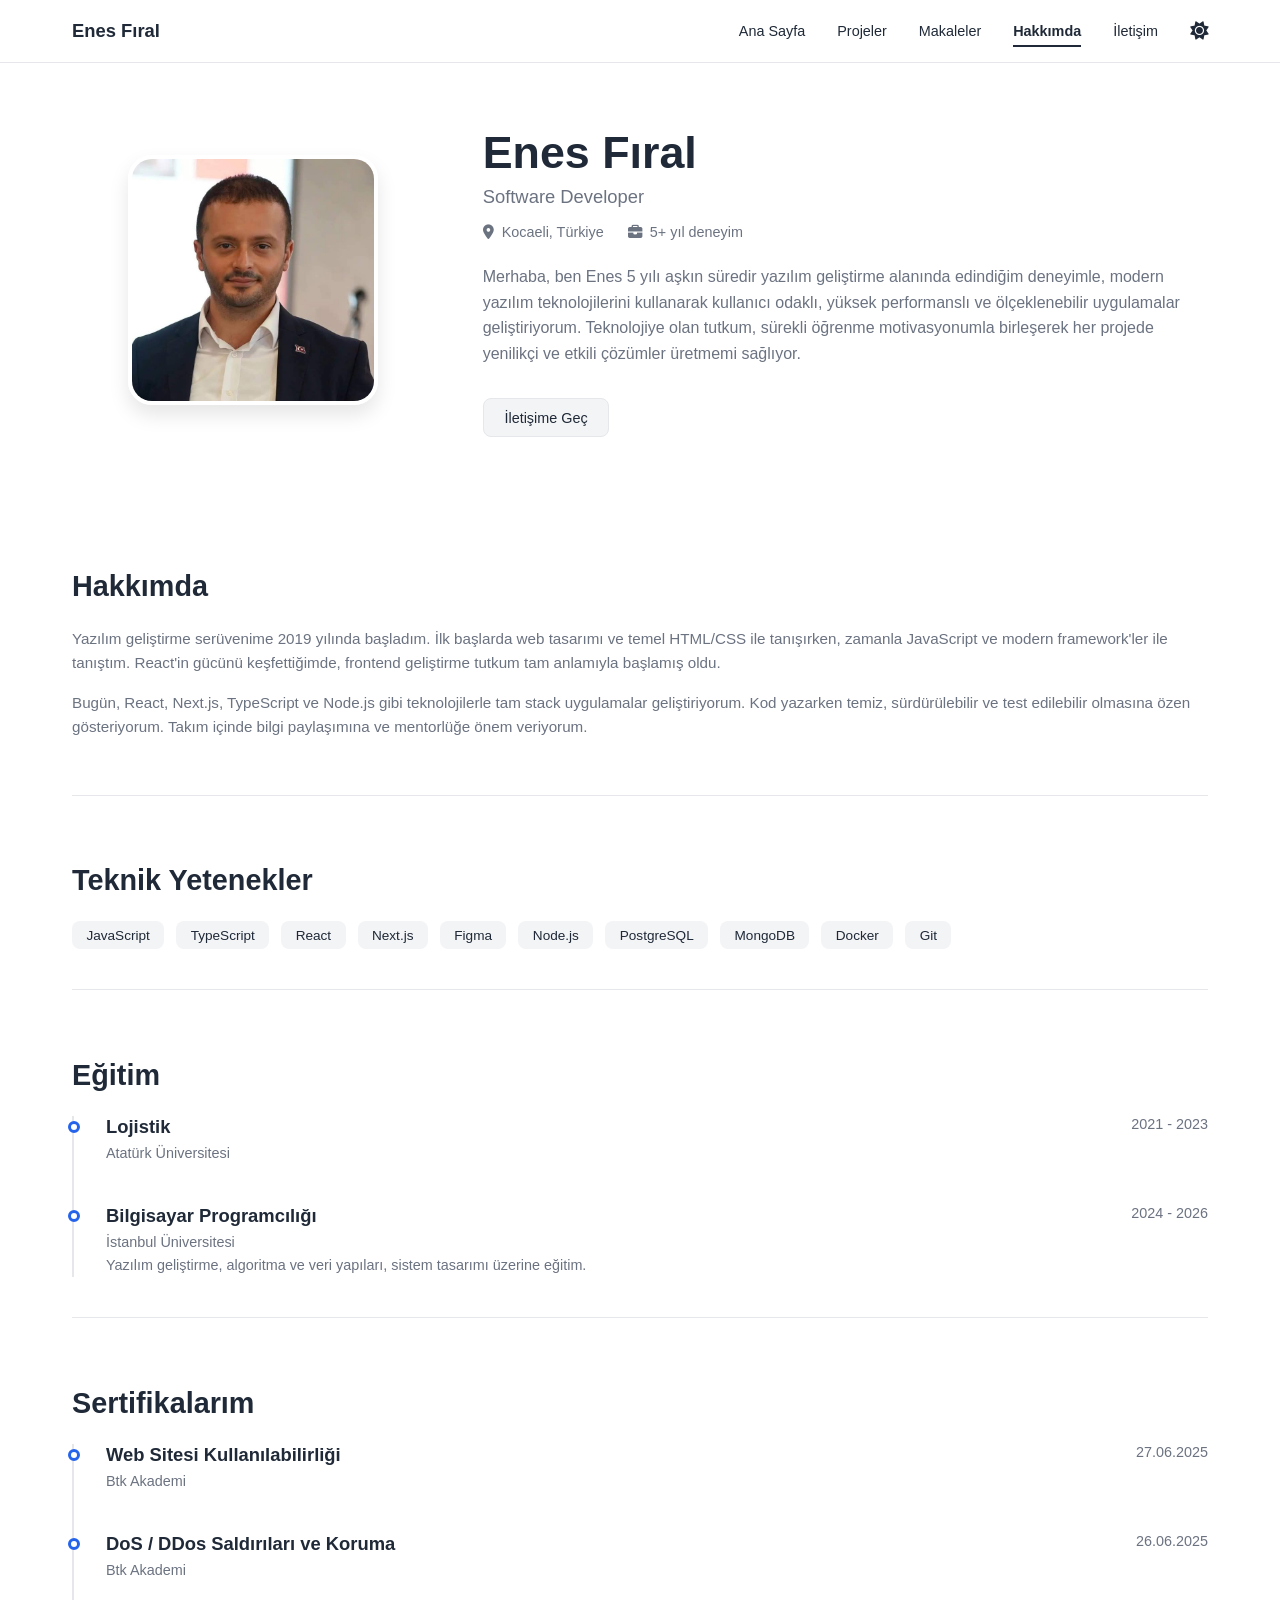
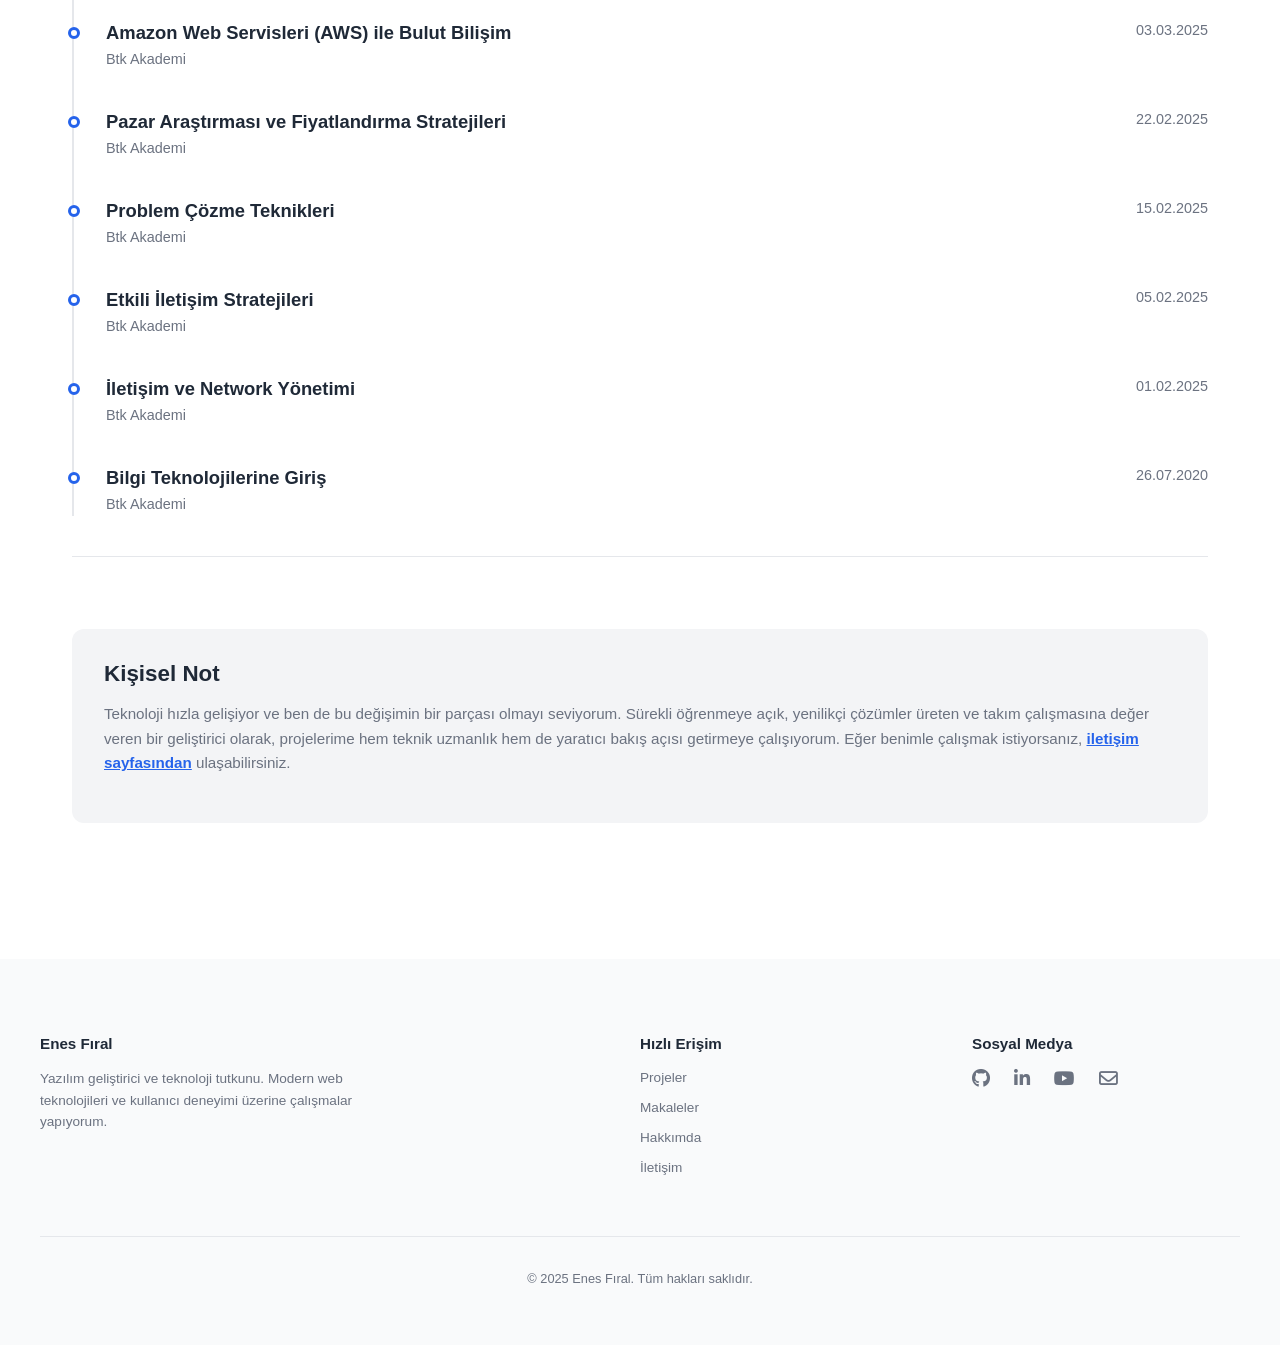
==== hakkimda.html @ 0aff296c "Yeni özellik eklendi: Özellik açıklaması" ====
<!doctype html>
<html lang="tr">
  <head>
    <meta charset="UTF-8" />
    <meta name="viewport" content="width=device-width, initial-scale=1.0" />
    <title>Hakkımda - Enes Fıral</title>
    <link rel="stylesheet" href="index.css" />
    <link
      rel="stylesheet"
      href="https://cdnjs.cloudflare.com/ajax/libs/font-awesome/6.5.1/css/all.min.css"
      integrity="sha512-DTOQO9RWCH3ppGqcWaEA1BIZOC6xxalwEsw9c2QQeAIftl+Vegovlnee1c9QX4TctnWMn13TZye+giMm8e2LwA=="
      crossorigin="anonymous"
      referrerpolicy="no-referrer"
    />
  </head>
  <body>
    <header class="app-header">
      <div class="container header-content">
        <a href="index.html" class="logo">Enes Fıral</a>
        <div class="header-right">
            <nav class="main-nav">
              <ul>
                <li><a href="index.html">Ana Sayfa</a></li>
                <li><a href="projeler.html">Projeler</a></li>
                <li><a href="makaleler.html">Makaleler</a></li>
                <li><a href="hakkimda.html" class="active">Hakkımda</a></li>
                <li><a href="iletisim.html">İletişim</a></li>
              </ul>
            </nav>
            <button class="theme-toggle" aria-label="Toggle theme">
              <i class="fa-solid fa-sun"></i>
              <i class="fa-solid fa-moon"></i>
            </button>
            <button class="hamburger-menu" aria-label="Toggle menu">
                <i class="fa-solid fa-bars"></i>
            </button>
        </div>
      </div>
    </header>

    <div class="container">
      <main>
        <section class="page-content" style="padding-top: 4rem;">
            <div class="about-intro">
                <div class="profile-picture-wrapper">
                    <img src="enes.png" alt="Enes Fıral" class="profile-picture">
                </div>
                <div class="about-intro-text">
                    <h1>Enes Fıral</h1>
                    <h2>Software Developer</h2>
                    <div class="intro-meta">
                        <span><i class="fa-solid fa-location-dot"></i> Kocaeli, Türkiye</span>
                        <span><i class="fa-solid fa-briefcase"></i> 5+ yıl deneyim</span>
                    </div>
                    <p>Merhaba, ben Enes 5 yılı aşkın süredir yazılım geliştirme alanında 
                      edindiğim deneyimle, modern yazılım teknolojilerini kullanarak kullanıcı odaklı,
                       yüksek performanslı ve ölçeklenebilir uygulamalar geliştiriyorum.
                       Teknolojiye olan tutkum, sürekli öğrenme motivasyonumla birleşerek
                        her projede yenilikçi ve etkili çözümler üretmemi sağlıyor.</p>
                    <div class="intro-buttons">
                        <!-- <a href="#" class="btn btn-primary"><i class="fa-solid fa-download"></i> CV İndir</a> -->
                        <a href="iletisim.html" class="btn btn-secondary">İletişime Geç</a>
                    </div>
                </div>
            </div>

            <section class="about-section">
                <h3 class="section-title">Hakkımda</h3>
                <p>Yazılım geliştirme serüvenime 2019 yılında başladım. İlk başlarda web tasarımı ve temel HTML/CSS ile tanışırken, zamanla JavaScript ve modern framework'ler ile tanıştım. React'in gücünü keşfettiğimde, frontend geliştirme tutkum tam anlamıyla başlamış oldu.</p>
                <p>Bugün, React, Next.js, TypeScript ve Node.js gibi teknolojilerle tam stack uygulamalar geliştiriyorum. Kod yazarken temiz, sürdürülebilir ve test edilebilir olmasına özen gösteriyorum. Takım içinde bilgi paylaşımına ve mentorlüğe önem veriyorum.</p>
            </section>

            <section class="about-section">
                <h3 class="section-title">Teknik Yetenekler</h3>
                <div class="skills-list">
                    <span class="skill-tag">JavaScript</span>
                    <span class="skill-tag">TypeScript</span>
                    <span class="skill-tag">React</span>
                    <span class="skill-tag">Next.js</span>
                    <span class="skill-tag">Figma</span>
                    <span class="skill-tag">Node.js</span>
                    <span class="skill-tag">PostgreSQL</span>
                    <span class="skill-tag">MongoDB</span>
                    <span class="skill-tag">Docker</span>
                    <span class="skill-tag">Git</span>
                </div>
            </section>

            <!-- <section class="about-section">
                <h3 class="section-title">Deneyim</h3>
                <div class="timeline">
                    <div class="timeline-item">
                        <div class="timeline-content">
                            <h4>Senior Frontend Developer</h4>
                            <p class="timeline-company">Tech Startup Co.</p>
                            <p>React ve Next.js ile modern web uygulamaları geliştirme, takım liderliği ve mentörlük.</p>
                        </div>
                        <div class="timeline-date">2023 - Halen</div>
                    </div>
                    <div class="timeline-item">
                        <div class="timeline-content">
                            <h4>Full Stack Developer</h4>
                            <p class="timeline-company">Digital Agency Ltd.</p>
                            <p>Full-stack web uygulamaları geliştirme, API tasarımı ve veritabanı yönetimi.</p>
                        </div>
                        <div class="timeline-date">2021 - 2023</div>
                    </div>
                    <div class="timeline-item">
                        <div class="timeline-content">
                            <h4>Web Developer</h4>
                            <p class="timeline-company">Freelance</p>
                            <p>Çeşitli müşteriler için web siteleri ve e-ticaret uygulamaları geliştirme.</p>
                        </div>
                        <div class="timeline-date">2019 - 2021</div>
                    </div>
                </div>
            </section> -->

            <section class="about-section">
                <h3 class="section-title">Eğitim</h3>
                <div class="timeline">
                     <div class="timeline-item">
                        <div class="timeline-content">
                            <h4>Lojistik </h4>
                            <p class="timeline-company">Atatürk Üniversitesi</p>
                            
                        </div>
                        <div class="timeline-date">2021 - 2023</div>
                    </div>

                    <div class="timeline-item">
                        <div class="timeline-content">
                            <h4>Bilgisayar Programcılığı </h4>
                            <p class="timeline-company">İstanbul Üniversitesi</p>
                            <p>Yazılım geliştirme, algoritma ve veri yapıları, sistem tasarımı üzerine eğitim.</p>
                        </div>
                        <div class="timeline-date">2024 - 2026</div>
                    </div>

                    
                </div>
            </section>
            <section class="about-section">
                <h3 class="section-title">Sertifikalarım</h3>
                <div class="timeline">
                     <div class="timeline-item">
                        <div class="timeline-content">
                            <h4>Web Sitesi Kullanılabilirliği</h4>
                            <p class="timeline-company">Btk Akademi</p> 
                        </div>
                        <div class="timeline-date">27.06.2025</div>
                    </div>

                    <div class="timeline-item">
                        <div class="timeline-content">
                            <h4>DoS / DDos Saldırıları ve Koruma</h4>
                            <p class="timeline-company">Btk Akademi</p>
                        </div>
                        <div class="timeline-date">26.06.2025</div>
                    </div>

                     <div class="timeline-item">
                        <div class="timeline-content">
                            <h4>Amazon Web Servisleri (AWS) ile Bulut Bilişim</h4>
                            <p class="timeline-company">Btk Akademi</p>
                        </div>
                        <div class="timeline-date">03.03.2025</div>
                    </div>

                     <div class="timeline-item">
                        <div class="timeline-content">
                            <h4>Pazar Araştırması ve Fiyatlandırma Stratejileri</h4>
                            <p class="timeline-company">Btk Akademi</p>
                        </div>
                        <div class="timeline-date">22.02.2025</div>
                    </div>

                     <div class="timeline-item">
                        <div class="timeline-content">
                            <h4>Problem Çözme Teknikleri</h4>
                            <p class="timeline-company">Btk Akademi</p>
                        </div>
                        <div class="timeline-date">15.02.2025</div>
                    </div>

                    <div class="timeline-item">
                        <div class="timeline-content">
                            <h4>Etkili İletişim Stratejileri</h4>
                            <p class="timeline-company">Btk Akademi</p>
                        </div>
                        <div class="timeline-date">05.02.2025</div>
                    </div>

                    <div class="timeline-item">
                        <div class="timeline-content">
                            <h4>İletişim ve Network Yönetimi</h4>
                            <p class="timeline-company">Btk Akademi</p>
                        </div>
                        <div class="timeline-date">01.02.2025</div>
                    </div>

                    <div class="timeline-item">
                        <div class="timeline-content">
                            <h4>Bilgi Teknolojilerine Giriş</h4>
                            <p class="timeline-company">Btk Akademi</p>
                        </div>
                        <div class="timeline-date">26.07.2020</div>
                    </div>
                    
                </div>
            </section>

            <section class="about-section">
                <div class="personal-note">
                     <h3>Kişisel Not</h3>
                     <p>Teknoloji hızla gelişiyor ve ben de bu değişimin bir parçası olmayı seviyorum. Sürekli öğrenmeye açık, yenilikçi çözümler üreten ve takım çalışmasına değer veren bir geliştirici olarak, projelerime hem teknik uzmanlık hem de yaratıcı bakış açısı getirmeye çalışıyorum. Eğer benimle çalışmak istiyorsanız, <a href="iletisim.html">iletişim sayfasından</a> ulaşabilirsiniz.</p>
                </div>
            </section>
        </section>
      </main>
    </div>

    <footer class="app-footer">
      <div class="footer-columns">
        <div class="footer-column about">
          <h4>Enes Fıral</h4>
          <p>
            Yazılım geliştirici ve teknoloji tutkunu. Modern web
            teknolojileri ve kullanıcı deneyimi üzerine çalışmalar yapıyorum.
          </p>
        </div>
        <div class="footer-column links">
          <h4>Hızlı Erişim</h4>
          <ul>
            <li><a href="projeler.html">Projeler</a></li>
            <li><a href="makaleler.html">Makaleler</a></li>
            <li><a href="hakkimda.html">Hakkımda</a></li>
            <li><a href="iletisim.html">İletişim</a></li>
          </ul>
        </div>
        <div class="footer-column social">
          <h4>Sosyal Medya</h4>
          <div class="social-icons">
            <a href="#" aria-label="GitHub"><i class="fa-brands fa-github"></i></a>
            <a href="#" aria-label="LinkedIn"><i class="fa-brands fa-linkedin-in"></i></a>
            <a href="#" aria-label="YouTube"><i class="fa-brands fa-youtube"></i></a>
            <a href="#" aria-label="Email"><i class="fa-regular fa-envelope"></i></a>
          </div>
        </div>
      </div>
      <div class="footer-bottom">
        <p>© 2025 Enes Fıral. Tüm hakları saklıdır.</p>
      </div>
    </footer>

    <script type="module">
      const themeToggle = document.querySelector('.theme-toggle');
      const body = document.body;

      const setTheme = (theme) => {
        if (theme === 'dark') {
          body.classList.add('dark-mode');
        } else {
          body.classList.remove('dark-mode');
        }
        localStorage.setItem('theme', theme);
      };

      themeToggle.addEventListener('click', () => {
        const isDarkMode = body.classList.contains('dark-mode');
        setTheme(isDarkMode ? 'light' : 'dark');
      });

      // On page load, set the theme based on saved preference or system setting
      const savedTheme = localStorage.getItem('theme');
      const prefersDark = window.matchMedia && window.matchMedia('(prefers-color-scheme: dark)').matches;

      if (savedTheme) {
        setTheme(savedTheme);
      } else if (prefersDark) {
        setTheme('dark');
      } else {
        setTheme('light'); // default to light
      }

      // Sticky header on scroll
      const header = document.querySelector('.app-header');
      window.addEventListener('scroll', () => {
        if (window.scrollY > 10) {
          header.classList.add('scrolled');
        } else {
          header.classList.remove('scrolled');
        }
      });
      
      // Hamburger menu toggle
      const hamburger = document.querySelector('.hamburger-menu');
      hamburger.addEventListener('click', () => {
        body.classList.toggle('mobile-nav-open');
      });
    </script>
  </body>
</html>
---- index.css ----
/* --- Global Styles & Variables --- */
:root {
  --background-color: #ffffff;
  --text-color: #1f2937;
  --secondary-text-color: #6b7280;
  --primary-color: #2563eb;
  --highlight-color: #2563eb;
  --card-background: #ffffff;
  --card-border: #e5e7eb;
  --button-primary-bg: #1f2937;
  --button-primary-text: #ffffff;
  --button-secondary-bg: #f3f4f6;
  --button-secondary-text: #1f2937;
  --footer-bg: #f9fafb;
  --footer-text: #6b7280;
  --font-family: -apple-system, BlinkMacSystemFont, 'Segoe UI', Roboto,
    Helvetica, Arial, sans-serif, 'Apple Color Emoji', 'Segoe UI Emoji',
    'Segoe UI Symbol';
}

html {
  box-sizing: border-box;
}

*,
*::before,
*::after {
  box-sizing: inherit;
}

body {
  margin: 0;
  padding: 0;
  font-family: var(--font-family);
  background-color: var(--background-color);
  color: var(--text-color);
  -webkit-font-smoothing: antialiased;
  -moz-osx-font-smoothing: grayscale;
  transition: background-color 0.3s ease, color 0.3s ease;
  overflow-x: hidden;
}

.container {
  max-width: 1200px;
  margin: 0 auto;
  padding: 0 2rem;
}

h1, h2, h3, h4, h5, h6 {
  color: var(--text-color);
  font-weight: 600;
}

p {
  color: var(--secondary-text-color);
  line-height: 1.6;
  font-size: 0.95rem;
}

a {
  color: var(--text-color);
  text-decoration: none;
  transition: color 0.2s ease;
}

a:hover {
  color: var(--primary-color);
}


/* --- Header --- */
.app-header {
  position: sticky;
  top: 0;
  z-index: 1000;
  background-color: var(--background-color);
  border-bottom: 1px solid var(--card-border);
  transition: box-shadow 0.3s ease, background-color 0.3s ease, border-color 0.3s ease;
}

.header-content {
  display: flex;
  justify-content: space-between;
  align-items: center;
  padding-top: 1.25rem;
  padding-bottom: 1.25rem;
  transition: padding 0.3s ease;
}

.app-header.scrolled {
  box-shadow: 0 4px 6px -1px rgba(0, 0, 0, 0.05);
  border-bottom-color: transparent;
}

.app-header.scrolled .header-content {
  padding-top: 0.8rem;
  padding-bottom: 0.8rem;
}

body.dark-mode .app-header.scrolled {
  box-shadow: 0 4px 6px -1px rgba(0, 0, 0, 0.2);
}

.logo {
  font-weight: bold;
  font-size: 1.15rem;
}

.header-right {
    display: flex;
    align-items: center;
    gap: 2rem;
}

.main-nav ul {
  display: flex;
  list-style: none;
  margin: 0;
  padding: 0;
  gap: 2rem;
}

.main-nav a {
  font-size: 0.9rem;
  font-weight: 500;
  position: relative;
  padding-bottom: 0.5rem;
}

.main-nav a.active {
  font-weight: 600;
  color: var(--text-color);
}

.main-nav a.active::after {
  content: '';
  position: absolute;
  bottom: 0;
  left: 0;
  width: 100%;
  height: 2px;
  background-color: var(--text-color);
  transition: background-color 0.3s ease;
}

.theme-toggle {
  background: none;
  border: none;
  padding: 0;
  font-size: 1.15rem;
  cursor: pointer;
  color: var(--text-color);
  line-height: 1;
}

.theme-toggle i {
  display: block;
  transition: transform 0.3s ease-out, color 0.3s ease;
}

.theme-toggle:hover i {
  transform: scale(1.15) rotate(15deg);
  color: var(--primary-color);
}

.theme-toggle .fa-moon {
  display: none;
}

/* --- Dark Mode Styles --- */
body.dark-mode {
  --background-color: #111827;
  --text-color: #f9fafb;
  --secondary-text-color: #9ca3af;
  --highlight-color: #38bdf8;
  --card-background: #1f2937;
  --card-border: #374151;
  --button-primary-bg: #f9fafb;
  --button-primary-text: #1f2937;
  --button-secondary-bg: #374151;
  --button-secondary-text: #f9fafb;
  --footer-bg: #1f2937;
  --footer-text: #9ca3af;
}

body.dark-mode .theme-toggle {
  color: var(--text-color);
}

body.dark-mode .theme-toggle .fa-sun {
  display: none;
}

body.dark-mode .theme-toggle .fa-moon {
  display: block;
}

body.dark-mode .feature-item .icon-wrapper {
  background-color: #374151;
}

body.dark-mode .card:hover {
  border-color: #4b5563;
  box-shadow: 0 4px 10px rgba(0, 0, 0, 0.1);
}

/* --- Hero Section --- */
.hero {
  text-align: center;
  padding: 7rem 0;
}

.hero h1 {
  font-size: 3.2rem;
  font-weight: 700;
  margin-bottom: 1rem;
}

.hero .highlight {
  color: var(--highlight-color);
}

.hero .subtitle {
  font-size: 1.15rem;
  max-width: 600px;
  margin: 0 auto 1rem;
  color: var(--text-color);
}

.hero .description {
  max-width: 700px;
  margin: 0 auto 2.5rem;
}

.hero-buttons {
  display: flex;
  justify-content: center;
  gap: 1rem;
}

.btn {
  padding: 0.65rem 1.3rem;
  border-radius: 0.5rem;
  font-weight: 500;
  font-size: 0.9rem;
  border: 1px solid transparent;
  cursor: pointer;
  transition: transform 0.2s ease, box-shadow 0.2s ease, background-color 0.3s ease, color 0.3s ease, border-color 0.3s ease;
  display: inline-flex;
  align-items: center;
  justify-content: center;
}

.btn:hover {
  transform: translateY(-2px);
  box-shadow: 0 4px 10px rgba(0, 0, 0, 0.05);
}

.btn-primary {
  background-color: var(--button-primary-bg);
  color: var(--button-primary-text);
}

.btn-primary i {
  margin-left: 0.5rem;
}

.btn-secondary {
  background-color: var(--button-secondary-bg);
  color: var(--button-secondary-text);
  border: 1px solid var(--card-border);
}


/* --- Features Section --- */
.features {
  background-color: var(--footer-bg);
  padding: 6rem 0;
  transition: background-color 0.3s ease;
}

.features-grid {
  display: grid;
  grid-template-columns: repeat(3, 1fr);
  gap: 2rem;
  text-align: center;
}

.feature-item .icon-wrapper {
  display: inline-flex;
  align-items: center;
  justify-content: center;
  width: 50px;
  height: 50px;
  background-color: #f3f4f6;
  border-radius: 0.75rem;
  margin-bottom: 1.5rem;
  transition: background-color 0.3s ease;
}

.feature-item .icon-wrapper i {
  font-size: 1.3rem;
  color: var(--text-color);
}

.feature-item h3 {
  font-size: 1.15rem;
  margin-bottom: 0.5rem;
}

/* --- Latest Work Section --- */
.latest-work {
  padding-top: 6rem;
  padding-bottom: 6rem;
  text-align: center;
}

.latest-work h2 {
  font-size: 2.2rem;
  margin-bottom: 0.5rem;
}

.latest-work > p {
  margin-bottom: 3rem;
}

.work-columns {
  display: grid;
  grid-template-columns: 1fr 1fr;
  gap: 2rem;
  text-align: left;
}

.column-header {
  display: flex;
  justify-content: space-between;
  align-items: center;
  margin-bottom: 1.5rem;
}

.column-header h3 {
  font-size: 1.4rem;
}

.column-header a {
  font-weight: 500;
  font-size: 0.9rem;
}

.card {
  background-color: var(--card-background);
  border: 1px solid var(--card-border);
  border-radius: 0.75rem;
  padding: 1.25rem;
  margin-bottom: 1rem;
  transition: border-color 0.2s ease, box-shadow 0.2s ease, background-color 0.3s ease;
}

.card:hover {
  border-color: #d1d5db;
  box-shadow: 0 4px 10px rgba(0, 0, 0, 0.03);
}

.card h4 {
  margin: 0 0 0.5rem 0;
  font-size: 1.05rem;
}

.card p {
  margin: 0;
  font-size: 0.9rem;
}


/* --- Footer --- */
.app-footer {
  background-color: var(--footer-bg);
  padding: 3.5rem 2rem;
  transition: background-color 0.3s ease;
}

.footer-columns {
  display: grid;
  grid-template-columns: 2fr 1fr 1fr;
  gap: 4rem;
  max-width: 1200px;
  margin: 0 auto;
}

.footer-column h4 {
  font-size: 0.95rem;
  margin-bottom: 1rem;
  font-weight: 600;
}

.footer-column.about p {
  font-size: 0.85rem;
  color: var(--footer-text);
  max-width: 350px;
}

.footer-column.links ul {
  list-style: none;
  padding: 0;
  margin: 0;
}

.footer-column.links li {
  margin-bottom: 0.75rem;
}

.footer-column.links a {
  color: var(--footer-text);
  font-size: 0.85rem;
}

.social-icons {
  display: flex;
  gap: 1.5rem;
}

.social-icons a {
  color: var(--footer-text);
  font-size: 1.15rem;
}

.footer-bottom {
  border-top: 1px solid var(--card-border);
  padding-top: 2rem;
  margin-top: 3rem;
  text-align: center;
  max-width: 1200px;
  margin-left: auto;
  margin-right: auto;
  transition: border-color 0.3s ease;
}

.footer-bottom p {
  font-size: 0.8rem;
  color: var(--footer-text);
  margin: 0;
}

/* --- Generic Page Styles --- */
.page-content {
  padding-top: 5rem;
  padding-bottom: 6rem;
  min-height: calc(100vh - 350px); /* Adjust value based on footer/header height */
}

.page-title {
  font-size: 2.8rem;
  text-align: center;
  margin-bottom: 1rem;
}

.page-content > p {
  text-align: center;
  max-width: 600px;
  margin-left: auto;
  margin-right: auto;
  margin-bottom: 3.5rem;
  font-size: 1rem;
}

/* --- Projects Page Styles --- */
.section-subtitle {
  font-size: 1.8rem;
  font-weight: 600;
  text-align: left;
  margin-top: 2rem;
  margin-bottom: 2rem;
}

.projects-grid {
  display: grid;
  grid-template-columns: repeat(2, 1fr);
  gap: 2rem;
}

.project-card {
  background-color: var(--card-background);
  border: 1px solid var(--card-border);
  border-radius: 0.75rem;
  overflow: hidden;
  display: flex;
  flex-direction: column;
  box-shadow: 0 4px 6px -1px rgba(0, 0, 0, 0.03);
  transition: transform 0.3s ease, box-shadow 0.3s ease, border-color 0.3s ease;
}

.project-card:hover {
  transform: translateY(-5px);
  box-shadow: 0 10px 15px -3px rgba(0, 0, 0, 0.07);
  border-color: var(--primary-color);
}

.project-card img {
  width: 100%;
  height: 220px;
  object-fit: cover;
  border-bottom: 1px solid var(--card-border);
}

.project-card-content {
  padding: 1.25rem;
  display: flex;
  flex-direction: column;
  flex-grow: 1; /* Allows links to stick to bottom */
}

.project-card-content h3 {
  font-size: 1.3rem;
  margin: 0 0 0.75rem 0;
}

.project-card-content p {
  text-align: left;
  font-size: 0.95rem;
  margin-bottom: 1.25rem;
}

.project-tags {
  display: flex;
  flex-wrap: wrap;
  gap: 0.5rem;
  margin-top: auto; /* Pushes tags to bottom */
  padding-bottom: 1.25rem;
}

.project-tag {
  background-color: var(--button-secondary-bg);
  color: var(--secondary-text-color);
  padding: 0.2rem 0.65rem;
  border-radius: 999px;
  font-size: 0.75rem;
  font-weight: 500;
  transition: background-color 0.3s ease;
}

.project-links {
  display: flex;
  gap: 1.5rem;
  padding-top: 0.8rem;
  border-top: 1px solid var(--card-border);
  margin-top: 0.8rem;
  transition: border-color 0.3s ease;
}

.project-link {
  display: flex;
  align-items: center;
  gap: 0.5rem;
  font-weight: 500;
  font-size: 0.9rem;
}

.project-link i {
  color: var(--secondary-text-color);
  transition: color 0.2s ease;
}

.project-link:hover i {
  color: var(--primary-color);
}

/* Dark mode for projects */
body.dark-mode .project-tag {
  color: var(--text-color);
}

body.dark-mode .project-card:hover {
   border-color: var(--highlight-color);
   box-shadow: 0 10px 15px -3px rgba(0, 0, 0, 0.2);
}

/* --- Articles Page Styles --- */
.article-card {
  background-color: var(--card-background);
  border: 1px solid var(--card-border);
  border-radius: 0.75rem;
  padding: 1.75rem;
  margin-bottom: 1.5rem;
  transition: border-color 0.2s ease, box-shadow 0.2s ease, background-color 0.3s ease;
}

.article-card:hover {
  border-color: var(--primary-color);
  box-shadow: 0 4px 10px rgba(0, 0, 0, 0.05);
}

.article-meta {
  display: flex;
  flex-wrap: wrap;
  gap: 1.25rem;
  font-size: 0.85rem;
  color: var(--secondary-text-color);
  margin-bottom: 0.75rem;
}

.article-meta span {
  display: flex;
  align-items: center;
  gap: 0.4rem;
}

.article-card h3 {
  font-size: 1.5rem;
  margin: 0 0 0.5rem 0;
  font-weight: 600;
}

.article-card p {
    text-align: left;
    margin-bottom: 0;
}

.article-tags {
  display: flex;
  flex-wrap: wrap;
  gap: 0.5rem;
  margin-top: 1.25rem;
}

.article-tag {
  background-color: var(--button-secondary-bg);
  color: var(--secondary-text-color);
  padding: 0.2rem 0.65rem;
  border-radius: 999px;
  font-size: 0.75rem;
  font-weight: 500;
  transition: background-color 0.3s ease;
}

.article-read-more {
  display: inline-block;
  margin-top: 1.25rem;
  font-weight: 500;
  font-size: 0.9rem;
  color: var(--text-color);
}

.article-read-more i {
  transition: transform 0.2s ease;
  margin-left: 0.25rem;
}

.article-read-more:hover i {
  transform: translateX(4px);
}

/* Dark Mode for Articles */
body.dark-mode .article-card:hover {
   border-color: var(--highlight-color);
   box-shadow: 0 4px 10px rgba(0, 0, 0, 0.15);
}

body.dark-mode .article-tag {
  color: var(--text-color);
}


/* --- Contact Page Styles --- */
.contact-layout {
  display: grid;
  grid-template-columns: 1fr 2fr;
  gap: 3rem;
  align-items: flex-start;
}

.contact-details h3, .contact-form-container h3 {
  font-size: 1.5rem;
  margin-bottom: 1.5rem;
}

.contact-info-block {
  margin-bottom: 2.5rem;
}

.contact-item {
  display: flex;
  align-items: flex-start;
  gap: 1rem;
  margin-bottom: 1.25rem;
}

.contact-item i {
  font-size: 1.1rem;
  color: var(--secondary-text-color);
  margin-top: 4px;
  width: 20px;
  text-align: center;
}

.contact-item-text h4 {
  margin: 0 0 0.25rem;
  font-size: 0.95rem;
  font-weight: 500;
}

.contact-item-text p {
  margin: 0;
  font-size: 0.9rem;
}

.contact-form-container {
  background-color: var(--card-background);
  border: 1px solid var(--card-border);
  border-radius: 0.75rem;
  padding: 2.25rem;
  box-shadow: 0 4px 6px -1px rgba(0, 0, 0, 0.03);
  transition: border-color 0.3s ease, background-color 0.3s ease;
}

.form-grid {
  display: grid;
  grid-template-columns: 1fr 1fr;
  gap: 1.25rem;
}

.form-group {
  margin-bottom: 1.25rem;
}

.form-group label {
  display: block;
  font-weight: 500;
  margin-bottom: 0.5rem;
  font-size: 0.85rem;
}

.contact-form input, .contact-form select, .contact-form textarea {
  width: 100%;
  padding: 0.7rem 0.9rem;
  border: 1px solid var(--card-border);
  border-radius: 0.5rem;
  background-color: var(--background-color);
  color: var(--text-color);
  font-family: inherit;
  font-size: 0.9rem;
  transition: border-color 0.2s ease, box-shadow 0.2s ease;
}

.contact-form input:focus, .contact-form select:focus, .contact-form textarea:focus {
  outline: none;
  border-color: var(--primary-color);
  box-shadow: 0 0 0 3px rgba(37, 99, 235, 0.2);
}

body.dark-mode .contact-form input:focus, 
body.dark-mode .contact-form select:focus, 
body.dark-mode .contact-form textarea:focus {
  box-shadow: 0 0 0 3px rgba(56, 189, 248, 0.2);
}


.contact-form textarea {
  resize: vertical;
  min-height: 120px;
}

.btn-submit {
  width: 100%;
  padding-top: 0.8rem;
  padding-bottom: 0.8rem;
  font-size: 0.95rem;
}

.btn-submit i {
  margin-right: 0.5rem;
  margin-left: 0;
}

.cta-box {
  margin-top: 5rem;
  background-color: var(--button-secondary-bg);
  padding: 2.5rem;
  border-radius: 0.75rem;
  text-align: center;
  transition: background-color 0.3s ease;
}

.cta-box h3 {
  font-size: 1.6rem;
  margin: 0 0 0.75rem;
}

.cta-box p {
  margin: 0;
  max-width: 600px;
  margin-left: auto;
  margin-right: auto;
  font-size: 0.95rem;
}

/* --- About Me Page Styles --- */
.about-intro {
  display: grid;
  grid-template-columns: 1fr 2fr;
  gap: 3rem;
  align-items: center;
  padding-bottom: 4rem;
}

.profile-picture-wrapper {
  text-align: center;
}

.profile-picture {
  width: 100%;
  max-width: 250px;
  border-radius: 1.5rem;
  box-shadow: 0 10px 20px rgba(0,0,0,0.1);
  border: 4px solid var(--background-color);
}

body.dark-mode .profile-picture {
  box-shadow: 0 10px 20px rgba(0,0,0,0.3);
}

.about-intro-text h1 {
  font-size: 2.8rem;
  margin: 0 0 0.5rem;
}

.about-intro-text h2 {
  font-size: 1.15rem;
  font-weight: 500;
  color: var(--secondary-text-color);
  margin: 0 0 1rem;
}

.intro-meta {
  display: flex;
  gap: 1.5rem;
  margin-bottom: 1.5rem;
  color: var(--secondary-text-color);
  font-size: 0.9rem;
}

.intro-meta span {
  display: flex;
  align-items: center;
  gap: 0.5rem;
}

.about-intro-text p {
  font-size: 1rem;
  margin-bottom: 2rem;
}

.intro-buttons {
  display: flex;
  gap: 1rem;
}

.intro-buttons .btn i {
  margin-right: 0.5rem;
  margin-left:0;
}

.about-section {
  padding-top: 2.5rem;
  padding-bottom: 2.5rem;
  border-top: 1px solid var(--card-border);
}

.about-section:first-of-type {
    border-top: none;
}

.section-title {
  font-size: 1.8rem;
  margin-bottom: 1.5rem;
  font-weight: 600;
}

/* Skills */
.skills-list {
  display: flex;
  flex-wrap: wrap;
  gap: 0.75rem;
}

.skill-tag {
  background-color: var(--button-secondary-bg);
  color: var(--text-color);
  padding: 0.4rem 0.9rem;
  border-radius: 0.5rem;
  font-size: 0.85rem;
  font-weight: 500;
  transition: background-color 0.3s ease, color 0.3s ease;
}

body.dark-mode .skill-tag {
  color: var(--text-color);
}

/* Timeline */
.timeline {
  position: relative;
  padding-left: 2rem;
  border-left: 2px solid var(--card-border);
}

.timeline-item {
  position: relative;
  padding-bottom: 2.5rem;
  display: flex;
  justify-content: space-between;
  gap: 2rem;
}

.timeline-item:last-child {
  padding-bottom: 0;
}

.timeline-item::before {
  content: '';
  position: absolute;
  left: -2.35rem; 
  top: 5px;
  width: 12px;
  height: 12px;
  border-radius: 50%;
  background-color: var(--background-color);
  border: 3px solid var(--primary-color);
  z-index: 1;
  transition: background-color 0.3s ease, border-color 0.3s ease;
}

body.dark-mode .timeline-item::before {
   background-color: var(--background-color);
}

.timeline-content {
    flex-grow: 1;
}

.timeline-content h4 {
  font-size: 1.15rem;
  font-weight: 600;
  margin: 0 0 0.25rem;
}

.timeline-company {
  font-weight: 500;
  color: var(--secondary-text-color);
  margin-bottom: 0.5rem;
  font-size: 0.95rem;
}

.timeline-content p {
  margin: 0;
  font-size: 0.9rem;
}

.timeline-date {
  font-weight: 500;
  color: var(--secondary-text-color);
  white-space: nowrap;
  font-size: 0.9rem;
}

/* Personal Note */
.personal-note {
  margin-top: 2rem;
  background-color: var(--button-secondary-bg);
  padding: 2rem;
  border-radius: 0.75rem;
  transition: background-color 0.3s ease;
}

.personal-note h3 {
  font-size: 1.4rem;
  margin: 0 0 0.75rem;
}

.personal-note a {
    font-weight: 600;
    color: var(--primary-color);
    text-decoration: underline;
}

/* --- Hamburger Menu & Responsive --- */
.hamburger-menu {
  display: none;
  background: none;
  border: none;
  font-size: 1.4rem;
  cursor: pointer;
  z-index: 1001;
  color: var(--text-color);
}

@media (max-width: 992px) {
  .hero h1 {
    font-size: 2.8rem;
  }
  .features-grid {
    grid-template-columns: 1fr;
    gap: 3rem;
  }
  .work-columns {
    grid-template-columns: 1fr;
  }
  .footer-columns {
    grid-template-columns: 1fr;
    text-align: center;
  }
  .footer-column.about p {
    margin-left: auto;
    margin-right: auto;
  }
  .social-icons {
    justify-content: center;
  }
  .contact-layout {
    grid-template-columns: 1fr;
    gap: 3rem;
  }
  .about-intro {
    grid-template-columns: 1fr;
    text-align: center;
  }
  .about-intro-text h1 {
     font-size: 2.5rem;
  }
  .intro-meta, .intro-buttons {
    justify-content: center;
  }
}

@media (max-width: 768px) {
  .container {
    padding: 0 1rem;
  }
  .header-content {
    width: 100%;
  }
  .hamburger-menu {
    display: block;
  }
  .main-nav {
    display: none;
    position: fixed;
    top: 0;
    left: 0;
    width: 100%;
    height: 100%;
    background-color: var(--background-color);
    flex-direction: column;
    justify-content: center;
    align-items: center;
    z-index: 1000;
  }
  body.mobile-nav-open .main-nav {
    display: flex;
  }
  body.mobile-nav-open {
    overflow: hidden;
  }
  .main-nav ul {
    flex-direction: column;
    text-align: center;
    gap: 2rem;
  }
  .main-nav a {
    font-size: 1.5rem;
  }
  .hero {
    padding: 5rem 0;
  }
  .hero h1 {
    font-size: 2.3rem;
  }
  .hero .subtitle {
    font-size: 1.1rem;
  }
  .hero-buttons {
    flex-direction: column;
  }
  .app-footer {
     padding: 3rem 1rem;
  }
  .page-title {
    font-size: 2.2rem;
  }
  .projects-grid {
    grid-template-columns: 1fr;
  }
  .section-subtitle {
    font-size: 1.75rem;
  }
  .article-card h3 {
    font-size: 1.4rem;
  }
  .form-grid {
    grid-template-columns: 1fr;
  }
  .contact-form-container {
    padding: 1.5rem;
  }
  .cta-box {
    padding: 2rem;
  }
  .about-intro {
    gap: 2rem;
  }
  .about-intro-text h1 {
    font-size: 2.25rem;
  }
  .section-title {
    font-size: 1.75rem;
  }
  .timeline-item {
    flex-direction: column;
    gap: 0.5rem;
  }
  .timeline-date {
    text-align: left;
  }
}
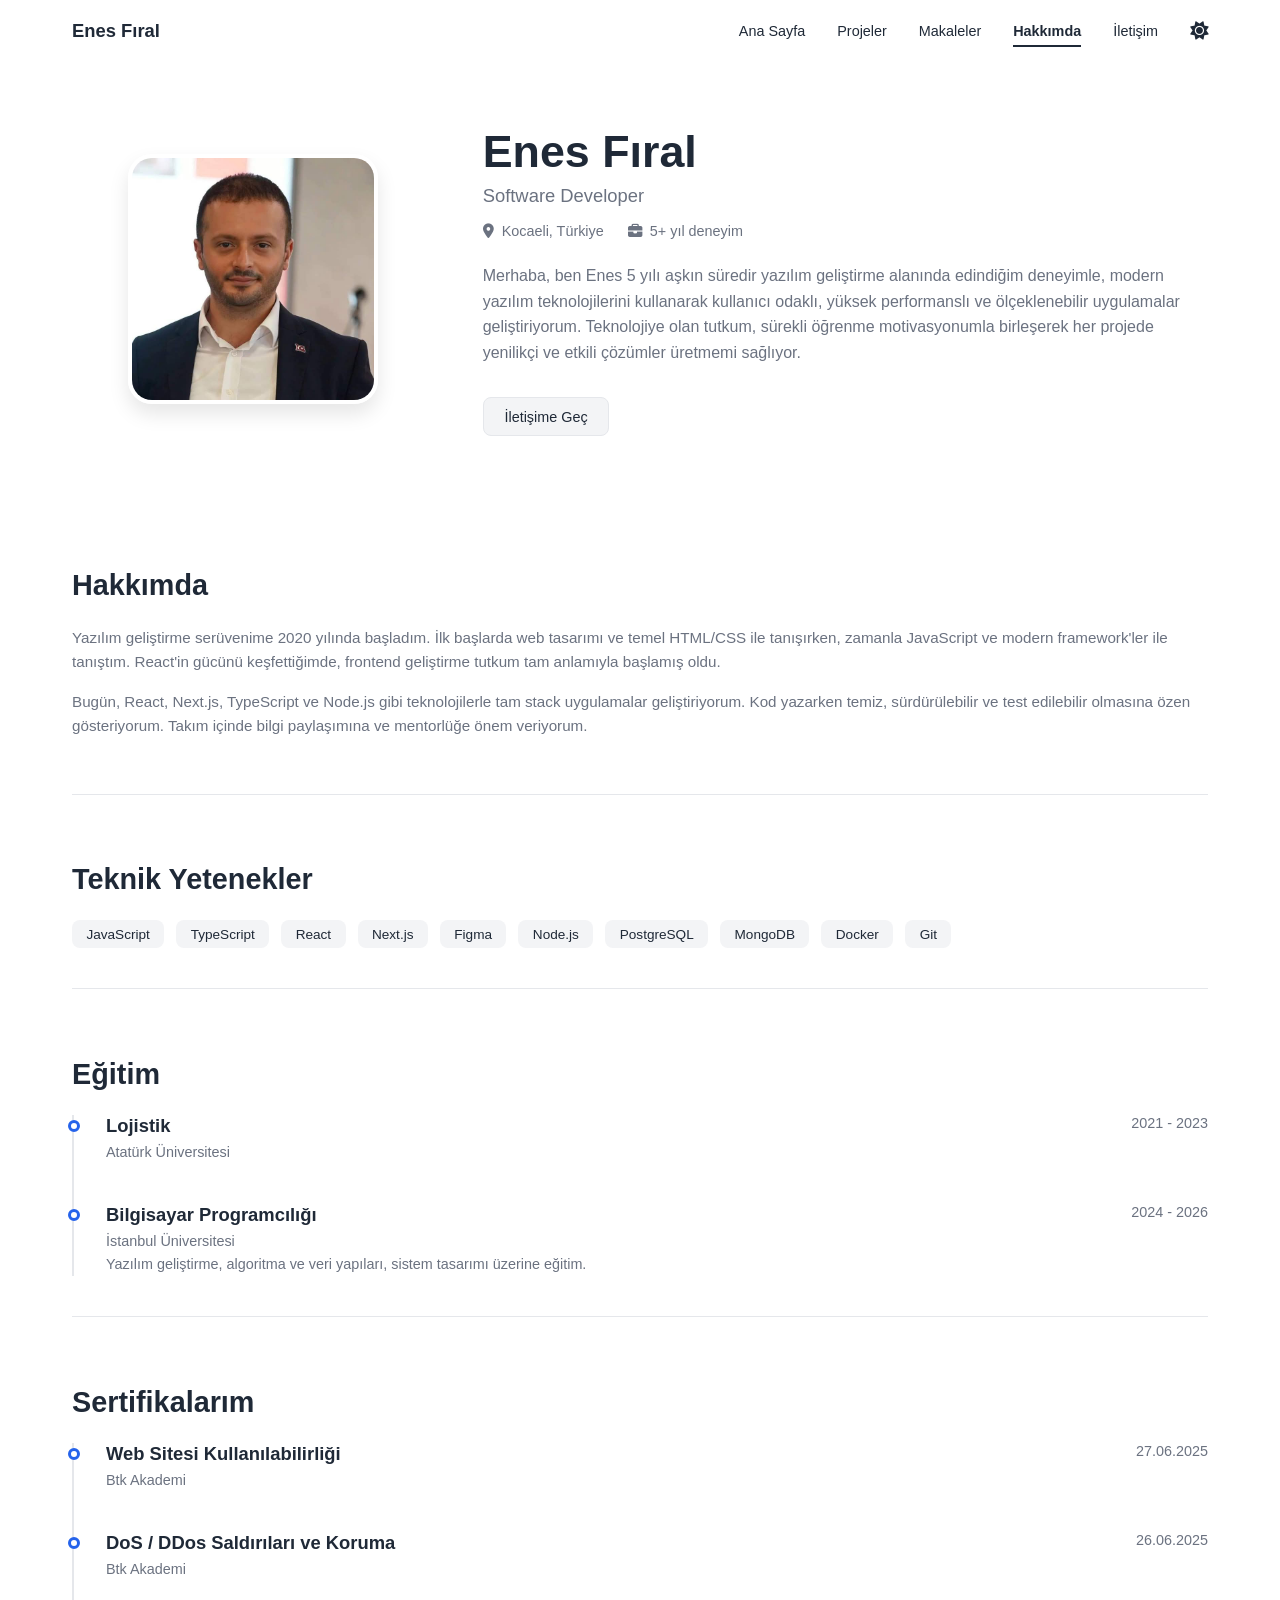
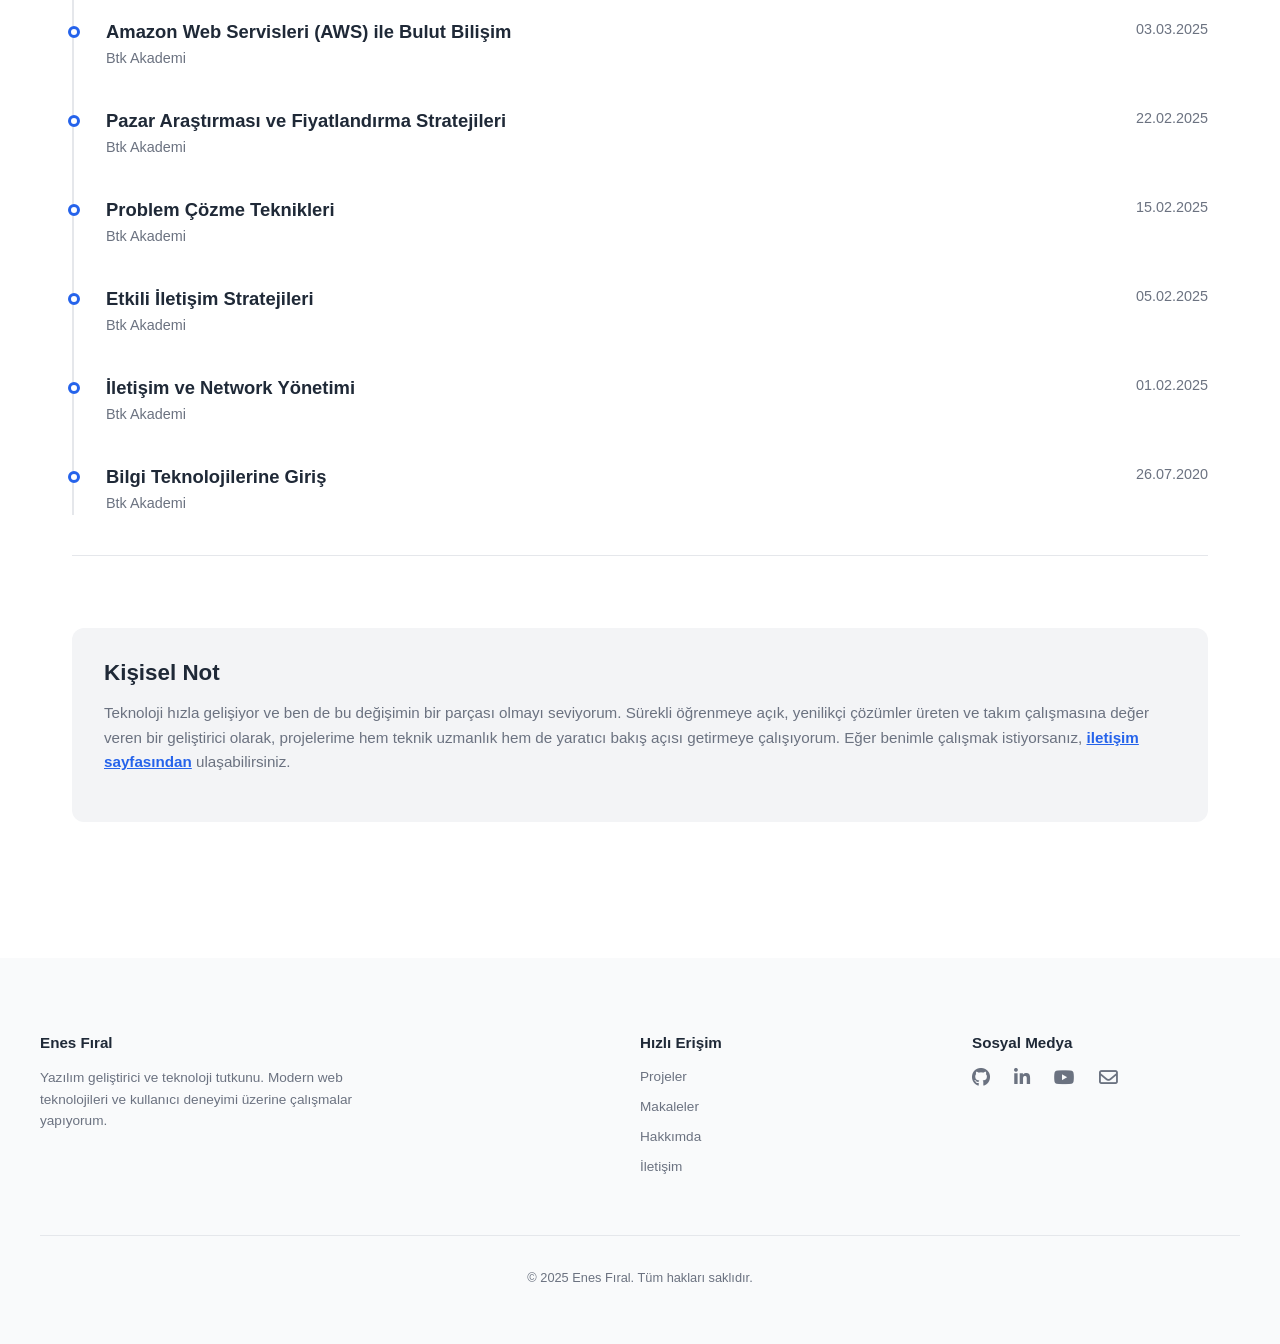
==== commit 43b67e69: "Yeni Özellikler Eklendi (genel)" ====
--- a/hakkimda.html
+++ b/hakkimda.html
@@ -66,7 +66,7 @@
 
             <section class="about-section">
                 <h3 class="section-title">Hakkımda</h3>
-                <p>Yazılım geliştirme serüvenime 2019 yılında başladım. İlk başlarda web tasarımı ve temel HTML/CSS ile tanışırken, zamanla JavaScript ve modern framework'ler ile tanıştım. React'in gücünü keşfettiğimde, frontend geliştirme tutkum tam anlamıyla başlamış oldu.</p>
+                <p>Yazılım geliştirme serüvenime 2020 yılında başladım. İlk başlarda web tasarımı ve temel HTML/CSS ile tanışırken, zamanla JavaScript ve modern framework'ler ile tanıştım. React'in gücünü keşfettiğimde, frontend geliştirme tutkum tam anlamıyla başlamış oldu.</p>
                 <p>Bugün, React, Next.js, TypeScript ve Node.js gibi teknolojilerle tam stack uygulamalar geliştiriyorum. Kod yazarken temiz, sürdürülebilir ve test edilebilir olmasına özen gösteriyorum. Takım içinde bilgi paylaşımına ve mentorlüğe önem veriyorum.</p>
             </section>
 
@@ -241,8 +241,8 @@
         <div class="footer-column social">
           <h4>Sosyal Medya</h4>
           <div class="social-icons">
-            <a href="#" aria-label="GitHub"><i class="fa-brands fa-github"></i></a>
-            <a href="#" aria-label="LinkedIn"><i class="fa-brands fa-linkedin-in"></i></a>
+            <a href="https://github.com/enesfiral9" target="_blank" aria-label="GitHub"><i class="fa-brands fa-github"></i></a>
+            <a href="https://www.linkedin.com/in/enes-firal-462aa41b5/" target="_blank" aria-label="LinkedIn"><i class="fa-brands fa-linkedin-in"></i></a>
             <a href="#" aria-label="YouTube"><i class="fa-brands fa-youtube"></i></a>
             <a href="#" aria-label="Email"><i class="fa-regular fa-envelope"></i></a>
           </div>
--- a/index.css
+++ b/index.css
@@ -74,8 +74,8 @@
   top: 0;
   z-index: 1000;
   background-color: var(--background-color);
-  border-bottom: 1px solid var(--card-border);
-  transition: box-shadow 0.3s ease, background-color 0.3s ease, border-color 0.3s ease;
+  border-bottom: px solid var(--card-border);
+  transition: box-shadow 0.9s ease, background-color 0.3s ease, border-color 0.3s ease;
 }
 
 .header-content {
@@ -111,8 +111,14 @@
     align-items: center;
     gap: 2rem;
 }
-
+.main-nav {
+  display: flex;
+  justify-content: center;
+  align-items: center;
+}
+ 
 .main-nav ul {
+  
   display: flex;
   list-style: none;
   margin: 0;
